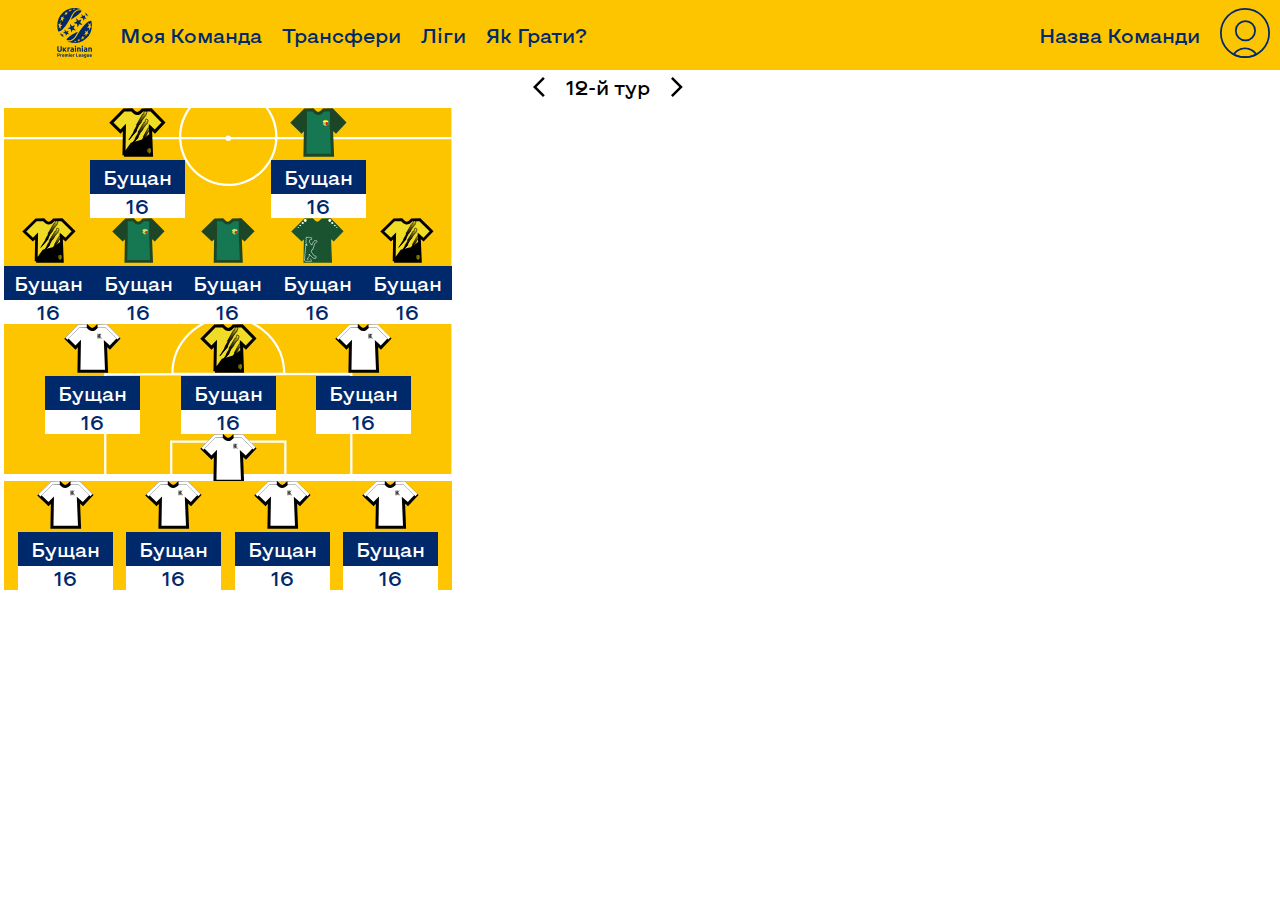
==== points.html @ 9a76119e "Add files via upload" ====
<!DOCTYPE html>
<html lang="en">
<head>
    <meta charset="UTF-8">
    <meta name="viewport" content="width=device-width, initial-scale=1.0">
    <title>Document</title>
    <link rel="stylesheet" href="style2.css">
</head>
<body>




    <nav class="headline" >
        <div >
            <ul>
                <div class="leftnav">
                    <li>
                        <img src="media/logo.svg" class="logo">
                    </li>
                    <li >
                        Моя Команда
                    </li>
                    <li >
                        Трансфери
                    </li>
                    <li >
                        Ліги
                    </li>
                    <li >
                        Як Грати?
                    </li>

                </div>

                <div class="rightnav">
                    <li >
                        Назва Команди
                    </li>
    
                    <li  >
                        <img src="media/user.svg" alt="" >
                    </li>


                </div>
                
                

            </ul>
        </div>
    </nav>
    <div class="gameweekline">
        
        <div class="calendar-info">
            <div class="calendar-btn">
                <img src="media/prev.svg" alt="">
                <p>12-й тур</p>
                <img src="media/next.svg" alt="">

            </div>
            

        </div>
    </div>
    <div class="main-container">

        <div class="left-container-points" >

            <div class="pitch">
                <img class="pitchimg" src="media/pitch.svg" alt="">
                <div class="players">
                    <div class="strikers">
                    
                    
                        <div class="player">
                            <img class="playerimg" src="media/player2.svg" alt="">
                            <p class="surname">Бущан</p>
                            <p class="playersmallinfo" >16</p>
                    
                        </div>
                            
                        <div class="player">
                            <img class="playerimg" src="media/player3.svg" alt="">
                            <p class="surname">Бущан</p>
                            <p class="playersmallinfo" >16</p>
                    
                        </div>
                       
                        
                        
                    </div>
                    
                    <div class="midfielders">

                        <div class="player">
                            <img class="playerimg" src="media/player2.svg" alt="">
                            <p class="surname">Бущан</p>
                            <p class="playersmallinfo" >16</p>
                    
                        </div>
                    
                        <div class="player">
                            <img class="playerimg" src="media/player3.svg" alt="">
                            <p class="surname">Бущан</p>
                            <p class="playersmallinfo" >16</p>
                    
                        </div>
                        <div class="player">
                            <img class="playerimg" src="media/player3.svg" alt="">
                            <p class="surname">Бущан</p>
                            <p class="playersmallinfo" >16</p>
                    
                        </div>
                       
                         
                        <div class="player">
                            <img class="playerimg" src="media/player1.svg" alt="">
                            <p class="surname">Бущан</p>
                            <p class="playersmallinfo" >16</p>

                    
                        </div>
                        <div class="player">
                            <img class="playerimg" src="media/player2.svg" alt="">
                            <p class="surname">Бущан</p>
                            <p class="playersmallinfo" >16</p>
                    
                        </div>
                    </div>
            
                    <div class="defenders">
        
                      
                        <div class="player">
                            <img class="playerimg" src="media/player.svg" alt="">
                            <p class="surname">Бущан</p>
                            <p class="playersmallinfo" >16</p>
                    
                        </div>
                        <div class="player">
                            <img class="playerimg" src="media/player2.svg" alt="">
                            <p class="surname">Бущан</p>
                            <p class="playersmallinfo" >16</p>
                    
                        </div>
                        
                        <div class="player">
                            <img class="playerimg" src="media/player.svg" alt="">
                            <p class="surname">Бущан</p>
                            <p class="playersmallinfo" >16</p>
                    
                        </div>
                        
                    </div>
                    <div class="goalkeepers">
                        <div class="player">
                            <img class="playerimg" src="media/player.svg" alt="">
                            <p class="surname">Бущан</p>
                            <p class="playersmallinfo" >16</p>
                    
                        </div>
                        
                      
                        
                       
                    </div>
                    
                </div>
                    
                
                
                
            </div>
            <div class="subt">
                <div class="bench">
                    <div class="player">
                        <img class="playerimg" src="media/player.svg" alt="">
                        <p class="surname">Бущан</p>
                        <p class="playersmallinfo" >16</p>
                
                    </div>
                    <div class="player">
                        <img class="playerimg" src="media/player.svg" alt="">
                        <p class="surname">Бущан</p>
                        <p class="playersmallinfo" >16</p>
                
                    </div>
                    <div class="player">
                        <img class="playerimg" src="media/player.svg" alt="">
                        <p class="surname">Бущан</p>
                        <p class="playersmallinfo" >16</p>
                
                    </div>
                    <div class="player">
                        <img class="playerimg" src="media/player.svg" alt="">
                        <p class="surname">Бущан</p>
                        <p class="playersmallinfo" >16</p>
                
                    </div>
                    
                  
                    
                   
                </div>

            </div>


            
    
        </div>
        
        <div class="right-container" >
            


            
            

            
            
            
        </div>

    
        

    </div>
   
        
    
    
    







    


    
    
</body>
</html>
---- style2.css ----
@font-face {
    font-family: "";
    src: url("fonts/KyivTypeSans-Regular.otf");
    font-weight: normal;
    font-style: normal;
  }


  @font-face {
    font-family: 'KyivTypeSans-Regular';
    src:url('fonts/KyivTypeSerif-Regular.woff2') format('woff2'),
        url('fonts/KyivTypeSerif-Regular.woff') format('woff'),
        url('fonts/KyivTypeSerif-Regular.ttf') format('truetype'),
        url('fonts/KyivTypeSerif-Regular.otf') format('opentype');
    font-weight: 1000;
    font-style: normal;
}
@font-face {
    font-family: 'KyivTypeSans-Medium';
    src:url('fonts/KyivTypeSans-Medium.woff2') format('woff2'),
        url('fonts/KyivTypeSans-Medium.woff') format('woff'),
        url('fonts/KyivTypeSans-Medium.ttf') format('truetype'),
        url('fonts/KyivTypeSans-Medium.otf') format('opentype');
    font-weight: 1000;
    font-style: normal;
}

*{
    font-family: "KyivTypeSans-Medium";
}


.headline {
    background-color: #FDC500;
    color: #00296B;
  }
  
  .headline ul {
    display: flex;
    margin: 0;
  
  }
  
  .headline ul li {
    padding: 10px;
    text-align: center;
  }
  
  .headline ul li img {
    width: 50px;
    height: 100px;
  }
  .leftnav{
    list-style-type: none;
    height: 70px;
    padding: 0;
    margin: 0;
    font-size: 20px;
    display: flex;
    align-items: center;
    width:50%;
  
  }

  .rightnav{
    list-style-type: none;
    height: 70px;
    padding: 0;
    margin: 0;
    font-size: 20px;
    display: flex;
    align-items: center;
    justify-content: flex-end	;
    width: 50%;
    float: right;
  
  }
  
  
  .logo {
    max-height: 50px;
  }
  


body {
    margin: 0;
    width: 100%;
}

.pitch{
    position: relative;
    width: 100%;
    border-top: 4px solid #FFF;

    border-right: 4px solid #FFF;

    border-bottom: 4px solid #FFF;

    border-left: 4px solid #FFF;
}

.subt{
    
    position: relative;
    width: 100%;
    background-color: #FFC500;

    border-right: 4px solid #FFF;

    border-bottom: 4px solid #FFF;

    border-left: 4px solid #FFF;
}
.pitchimg{
    width: 100%;
}
.players{
    position: absolute;
    display: flex;
    flex-direction: column;
    justify-content: space-between;
    align-items: center; /* Додайте цей рядок для центрування тексту по вертикалі і горизонталі */
    top: 0;
    width: 100%;
    height: 100%;

}


.strikers, .midfielders, .defenders, .goalkeepers, .bench {
  display: flex;
  justify-content: space-evenly;
  align-items: center;
  flex: 1;
  width: 100%;
  text-align: center;
}


.playerimg{
    width: 60%;
}
.surname{
    margin: 0;
    padding: 5px 10px;
    color: #FFF;
    font-size: 20px;
    background: #00296B;

}
.playersmallinfo{
    width: 100%;
    margin: 0;
    background: #FFF;
    color: #00296B;
    text-align: center;
    font-size: 20px;
}
.player:hover{ 
  background-color: #FFF;
}

@media only screen and (max-width: 600px){
    .pitch{
        width: 100%;
    }
}



.main-container{
    display: flex;
}
.left-container{
    width: 40%;    
}
.left-container-points{
    width: 35%;    
}

.left-container-leagues{
    width:50%;    
}
.right-container-leagues{
    width:50%;    
}


.left-container-transfer{
    margin-left: auto;
    width: 40%;    
    }
.right-container{
    width: 60%;
justify-content: center;
}
.right-container-transfer{
    margin-right: auto;
    padding-left: 10px;
    width: 40%;
justify-content: center;
}
.right-container-transfer h1{
    margin: 10px 0px;
}
.firstline{
    width: 100%;

}
.secondline{
    display: flex;
    width: 100%;

}
.thirdline{
    width: 100%;

}
.calendar{
    width: 80%;
    margin: 0px auto;
}

.calendar-btn{
    display: flex;
    width: fit-content;
    margin: 0 auto;
    text-align: center;
    
}

.calendar-info{
    width: 95%;
    margin:5px 0px 5px 0px ;
   


}

.calendar-info img{
    margin:0px 15px;

}
.calendar-info p{
    margin: 0;
    font-size: 20px;

}
.matchday{
    width: 100%;

}

.day-info{
    color: #FFD500;
    font-size: 20px;
    background-color: #00296B;
    width: 50%;
    margin: 0 auto;

}

.day-info p{
    padding: 5px;
    text-align: center;
    margin: 0%;

}
.match-info{
    margin: 10px 0px;
    display:flex;
    color: #FFD500;
    font-size: 20px;
    height: 35px;
    background-color: #00296B;
    width: 100%;
}
.away-team , .home-team{
    height: 100%;
    display:flex;
    width: 43%;
    color: #00296B;
    background-color: #FFD500;
}
.one-match-info{

    width: 14%;
    text-align: center;
    margin: auto auto;
}
.one-match-info p{

    
    margin: 0;
    margin: auto;
}


.away-team img {
    margin: auto;
    margin-right: 10px; /* Задає відступ між фото і текстом */
}


.home-team p {
    margin-right:10px ;
    margin-left: auto; /* Задає відступ між фото і текстом */
}
.away-team img {
    margin-left: auto; /* Задає відступ між фото і текстом */
}
.home-team img{
    margin: auto;

    margin-left:10px ;
}
.away-team p {
    margin-left: 10px; /* Задає відступ між фото і текстом */
}





.away-team img, .home-team img{
    height: 100%;

}
.away-team p, .home-team p{
    
margin-top:auto;
margin-bottom:auto;


}
.mostbuy, .mostsell{
    width: calc((1/3)*100%);
    margin: 0 auto;
}
.mostbuy h3, .mostsell h3{
    width: 90%;
    text-align: center;
    margin: 10px;
}

.top-transfer-list table{
    width: 100%;

}
.top-transfer-list table, th, td {
    text-align: center;
    border: 1px solid black;
    border-collapse: collapse;
  }

.top-transfer-list{
    width: 90%;
    margin: 0 auto;


    font-size: 21px;
}
.top-transfer-list th{
    padding: 5px;
}
.top-transfer-list img{
    width: 40px;
}
.rating{
    font-size: 20px;

    width: calc((1/3)*95%);
    margin: 0px auto;
}

.rating-position{
    display: flex;
    width: 100%;
    color: #00296B;
    background-color: #FFD500;
    margin: 10px 0px;

}
.my-rating-position{
    margin: 10px 0px;
    display: flex;
    width: 100%;
    color: #FFD500;
    background-color: #00296B;
}


.posnum{

    width: 20%;
    margin: auto;

}

.posnum p{
    text-align: center;
    width: 100%;
    margin: auto;

} 

.playername {
    margin: auto;

    width: 60%;
    border-right: 1px solid #00296B;
    border-left: 1px solid #00296B;
}
.playername p{
    margin: 0;
    margin-left:10px ;



}

.points-rating{    
    margin: auto;

    width: 20%;
}
.points-rating p{ 
    margin: 0;

    text-align: center;
 

}
.display-rating{
    display: flex;

}
.display-rating p{
    margin-bottom: 0px;
    margin-top: 10px;

}
.display-rating img{
    height: 100%;
    margin-top: auto;
}
.rating-header{
    width: 20%;
    
margin:  0 auto;}



.info-banner{
    width: 97%;
    margin: 10px auto;
    background-color: #00296B;
    color: #FFD500;
    text-align: center;
}
.info-banner span{
    margin: 0%;
    font-size: 30px;
}

.lineyellow{
    background-color:#FFD500 ;
    color:#00296B ;
}
.linetrans{
    width: 100%;
}
.linetrans table{
    width: 100%;
}
.linetrans table{
    width: 100%;
}
.linetrans table{
    color: #00296B
    ;
    text-align: center;
    font-size: 20px;
    
  }

.headth{
    background-color:#00296B ; 
    color: #FFD500;  

}

.bodytr{
    background-color: #FFD500;   


}

.teamselect{
    width: 75%;
    font-size: 20px;

    
}
.teamselect select{
    width: 100%;
    font-size: 21px;

    margin: 10px auto;

}
.positionselect{
    width: 75%;
    font-size: 20px;

    
}
.positionselect select{
    width: 100%;
    font-size: 21px;

    margin: 10px auto;

}
.transfer-list table{
    width: 100%;
    text-align: center;

}
.first-col{
    width: 50%;
    text-align: center;
    margin: 0%;
    border: 1px solid #00296B;

    

}
.first-col-withimg{
    width: 50%;
    text-align: center;
    margin: 0%;
    display: flex;
    border: 1px solid #00296B;

}
.first-col-withimg p{
    text-align: center;
    width: 90%;
    

}
.first-col-withimg img{
    width: 10%;
}
.second-col, .third-col{
    width: 25%;
    text-align: center;
    margin: 0%;
    border: 1px solid #00296B;



}
.table-trans-footer{
    width: 100%;
    display: flex;
    text-align: center;

    width: 100%;
    background-color:#FFD500; 
    color: #00296B; 
    margin: 0%;

    

}




.table-trans-footer p{
    text-align: center;
    margin: 0% 10px;

}
.cont-footer{
    display: flex;
    margin: 0% auto;
}

.table-trans{
    width: 100%;
}
.table-trans p{
    padding: 5px 0px;
}
.table-trans-chapter{
    width: 100%;
    background-color:#00296B ; 
    color: #FFD500; 
    margin: 0%;
}
.table-trans-chapter p{
    text-align: center;
    margin: 0%;

}

.table-trans-player{
    text-align: center;
    margin: 0%;
    display: flex;
}

.table-trans-player p{
    text-align: center;
    margin: 0% ;
    
    word-wrap: break-word;

}

.table-trans-head{
    display: flex;
}
.table-trans-head p{
    font-size: 20px;
}
.transfer-list table, th, td {
    text-align: center;
    border: 1px solid black;
    border-collapse: collapse;
    word-wrap: break-word; /* або overflow: hidden; */

  }
.imgtrans img{
    width: 20px;
}
.one-line-table{
    background-color: #00296B;
    color: #FFD500;
}
.one-line-table-inverse td{
    display: flex;

}
.one-line-table-inverse{
    background-color: #FFD500;
    color: #00296B;
}
.transfer-list{

    font-size: 21px;
}
.transfer-list th{
    padding: 5px;
}
.transfer-list img{
    width: 40px;
}
  

.footerdiv{
    display: flex;
    width: 100%;
}
.searchdiv{
    width: 100%;
}
.formsearch {
    font-size: 20px;
}
.formsearch input[type="number"]{
    width: 60px;
    font-size: 20px;

}
input[type="number"]::-webkit-inner-spin-button,
input[type="number"]::-webkit-outer-spin-button {
    opacity: 1;
}
.formsearch input[type="text"]{
    width: 75%;
    padding: 0%;
    font-size: 20px;
    margin: 10px 0;

}
.gameweekline{
    width: 100%;
}

.league-container{
    margin: 1% auto 5% 1%;

    width: 85%;
    border: 1px solid #00296B;
}
.league-container-mirror{
    margin: 1% 1% 5% auto;

    width: 85%;
    border: 1px solid #00296B;
}
.league-nav{
    background: #FFD500;
    width: 50%;
    text-align: center;
    margin: 10px auto;
}
.league-nav p{
    color: #00296B;
    
    font-size: 21px;
    padding: 10px 5px;
}
.smallblockleague{
    width: 90%;
    margin: 10px auto;
    border: 1px solid #00296B;
    text-align: center;


}
.create-league{
    font-size: 20px;
}
.create-league button{
    font-size: 23px;
    color: #FFD500;
    background: #00296B;
    border: 1px solid #00296B;
    margin: 5px auto;
    width: 25%;


}
.create-league input[type="text"]{
    width: 60%;
    padding: 0%;
    font-size: 20px;
    margin: 10px 0;
    margin-top: 0px;

}
.league-list{
    width: 100%;

}
.league-list-item{
    width: 100%;
    display: flex;
    font-size: 21px;
    border-top: 1px solid #00296B;

}
.league-img{
    width: 20%;
}
.league-img img{
margin: auto;
height: 100%;
}
.league-name{
    width: 50%;
}
.league-points{
    width: 30%;
}
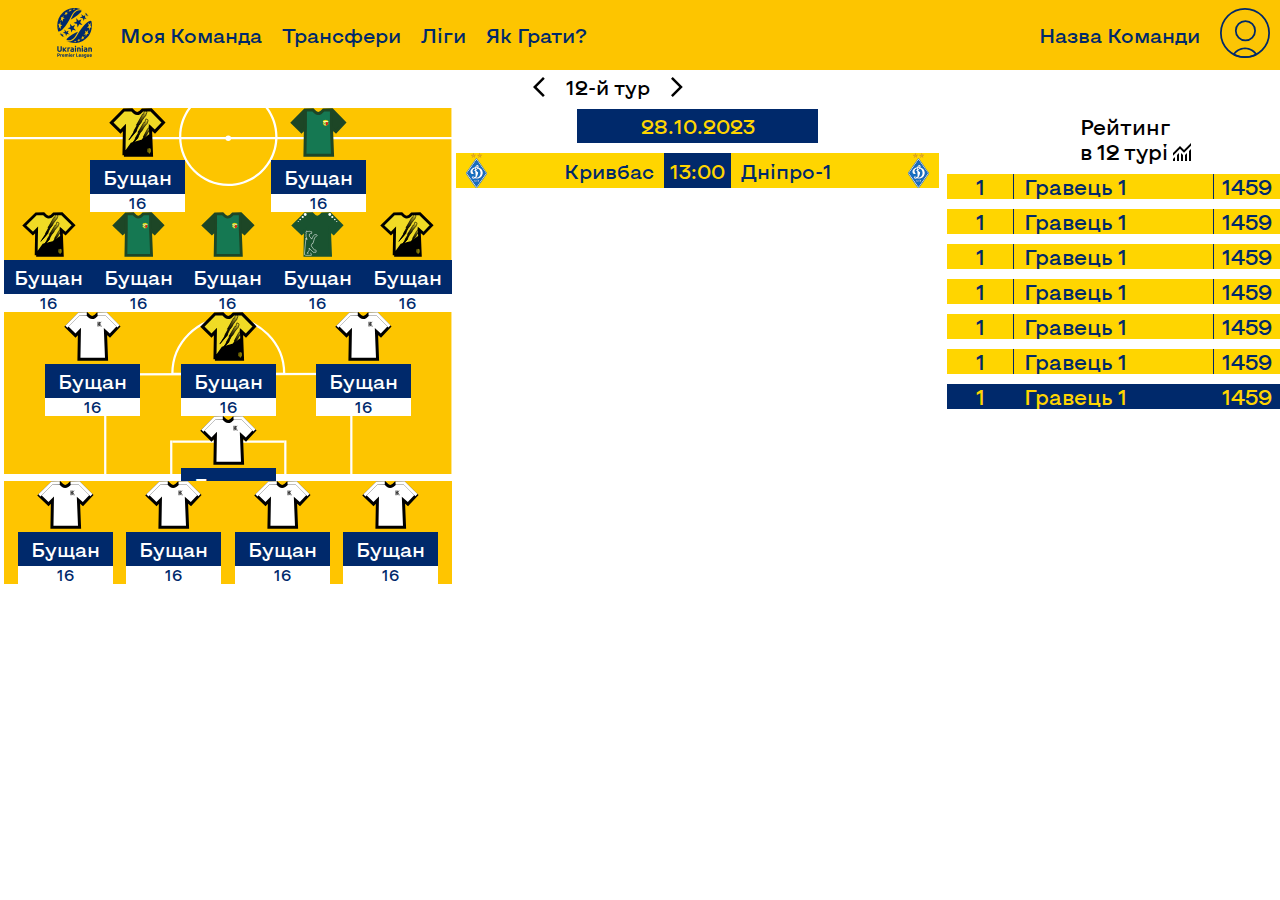
==== commit 0761e1e9: "Фронтенд сторінки моя команда" ====
--- a/points.html
+++ b/points.html
@@ -74,10 +74,11 @@
                     
                     
                         <div class="player">
+                            
                             <img class="playerimg" src="media/player2.svg" alt="">
                             <p class="surname">Бущан</p>
                             <p class="playersmallinfo" >16</p>
-                    
+                            
                         </div>
                             
                         <div class="player">
@@ -211,7 +212,188 @@
     
         </div>
         
-        <div class="right-container" >
+        <div class="right-container-points" >
+            <div class="rightone">
+
+                <div class="calendar-points">
+                    <div class="calendar-info">
+                       
+                        
+    
+                    </div>
+                    <div class="matchday"  id="cal">
+                        <div class="day-info">
+                            <p>28.10.2023</p>
+    
+                        </div>
+                        <div class="match-info">
+                            <div class="home-team">
+                                <img src="media/dynamo.svg" alt="">
+                                <p>Кривбас</p>
+                            </div>
+                            <div class="one-match-info">
+                                <p>13:00</p>
+                            </div>
+                            <div class="away-team">
+                                <p>Дніпро-1</p>
+                                <img src="media/dynamo.svg" alt="">
+                            </div>
+                        </div>
+                        
+                    </div>
+
+                </div>
+                <script src="calendar.js"></script>
+
+            </div>
+            <div class="righttwo">
+                <div class="rating-points">
+                    <div class="rating-header">
+                        <div class="display-rating">
+                            <p>Рейтинг в 12 турі</p>
+                            <img src="media/chart.svg" alt=""></div>
+        
+                        </div>
+                        
+                    
+                    <div class="rating-position">
+                        <div class="posnum">
+                            <p>1</p>
+        
+        
+                        </div>
+                        <div class="playername">
+                            <p >Гравець 1</p>
+        
+        
+                        </div>
+                        <div class="points-rating">
+        
+                            <p >1459</p>
+        
+        
+                        </div>
+        
+                    </div>
+                    <div class="rating-position">
+                        <div class="posnum">
+                            <p>1</p>
+        
+        
+                        </div>
+                        <div class="playername">
+                            <p >Гравець 1</p>
+        
+        
+                        </div>
+                        <div class="points-rating">
+        
+                            <p >1459</p>
+        
+        
+                        </div>
+        
+                    </div>
+                    <div class="rating-position">
+                        <div class="posnum">
+                            <p>1</p>
+        
+        
+                        </div>
+                        <div class="playername">
+                            <p >Гравець 1</p>
+        
+        
+                        </div>
+                        <div class="points-rating">
+        
+                            <p >1459</p>
+        
+        
+                        </div>
+        
+                    </div>
+                    <div class="rating-position">
+                        <div class="posnum">
+                            <p>1</p>
+        
+        
+                        </div>
+                        <div class="playername">
+                            <p >Гравець 1</p>
+        
+        
+                        </div>
+                        <div class="points-rating">
+        
+                            <p >1459</p>
+        
+        
+                        </div>
+        
+                    </div>
+        
+                    <div class="rating-position">
+                        <div class="posnum">
+                            <p>1</p>
+        
+        
+                        </div>
+                        <div class="playername">
+                            <p >Гравець 1</p>
+        
+        
+                        </div>
+                        <div class="points-rating">
+        
+                            <p >1459</p>
+        
+        
+                        </div>
+        
+                    </div>
+                    <div class="rating-position">
+                        <div class="posnum">
+                            <p>1</p>
+        
+        
+                        </div>
+                        <div class="playername">
+                            <p >Гравець 1</p>
+        
+        
+                        </div>
+                        <div class="points-rating">
+        
+                            <p >1459</p>
+        
+        
+                        </div>
+        
+                    </div>
+                    <div class="my-rating-position">
+                        <div class="posnum">
+                            <p>1</p>
+        
+        
+                        </div>
+                        <div class="playername">
+                            <p >Гравець 1</p>
+        
+        
+                        </div>
+                        <div class="points-rating">
+        
+                            <p >1459</p>
+        
+        
+                        </div>
+        
+        
+                    </div>
+                </div>
+            </div>
+
             
 
 
--- a/style2.css
+++ b/style2.css
@@ -155,12 +155,42 @@
     background: #FFF;
     color: #00296B;
     text-align: center;
-    font-size: 20px;
+    font-size: 15px;
 }
 .player:hover{ 
   background-color: #FFF;
 }
-
+.player{
+    position: relative;
+}
+.property{
+    position:absolute ;
+    z-index: 4;
+    right: 0;
+
+
+}
+.capmenu{
+    position:absolute ;
+    z-index: 5;
+    width: 100%;
+    height: 30%;
+    background-color: #FFF;
+    display: none;
+
+}
+.capvice{
+    width: 100%;
+    display: flex;
+    justify-content: space-around;
+}
+.capvice img{
+    height: 100%;
+
+}
+.capmenu .capbtn {
+    display: block; /* Показати зображення з класом capbtn */
+}
 @media only screen and (max-width: 600px){
     .pitch{
         width: 100%;
@@ -195,6 +225,11 @@
     width: 60%;
 justify-content: center;
 }
+.right-container-points{
+    display: flex;
+    width: 65%;
+justify-content: center;
+}
 .right-container-transfer{
     margin-right: auto;
     padding-left: 10px;
@@ -219,6 +254,10 @@
 }
 .calendar{
     width: 80%;
+    margin: 0px auto;
+}
+.calendar-points{
+    width: 100%;
     margin: 0px auto;
 }
 
@@ -373,6 +412,12 @@
     width: calc((1/3)*95%);
     margin: 0px auto;
 }
+.rating-points{
+    font-size: 21px;
+
+    margin: 0px auto;
+}
+
 
 .rating-position{
     display: flex;
@@ -768,4 +813,22 @@
 }
 .league-points{
     width: 30%;
+}
+
+@keyframes blink {
+    0% {background-color: transparent;}
+    50% {background-color: #FFF;}
+    100% {background-color: transparent;}
+  }
+  
+  .player.selected {
+    animation: blink 1s infinite;
+  }
+  
+.rightone{
+    width: 58%;
+    margin: 0% auto;
+}
+.righttwo{
+    width: 40%;
 }